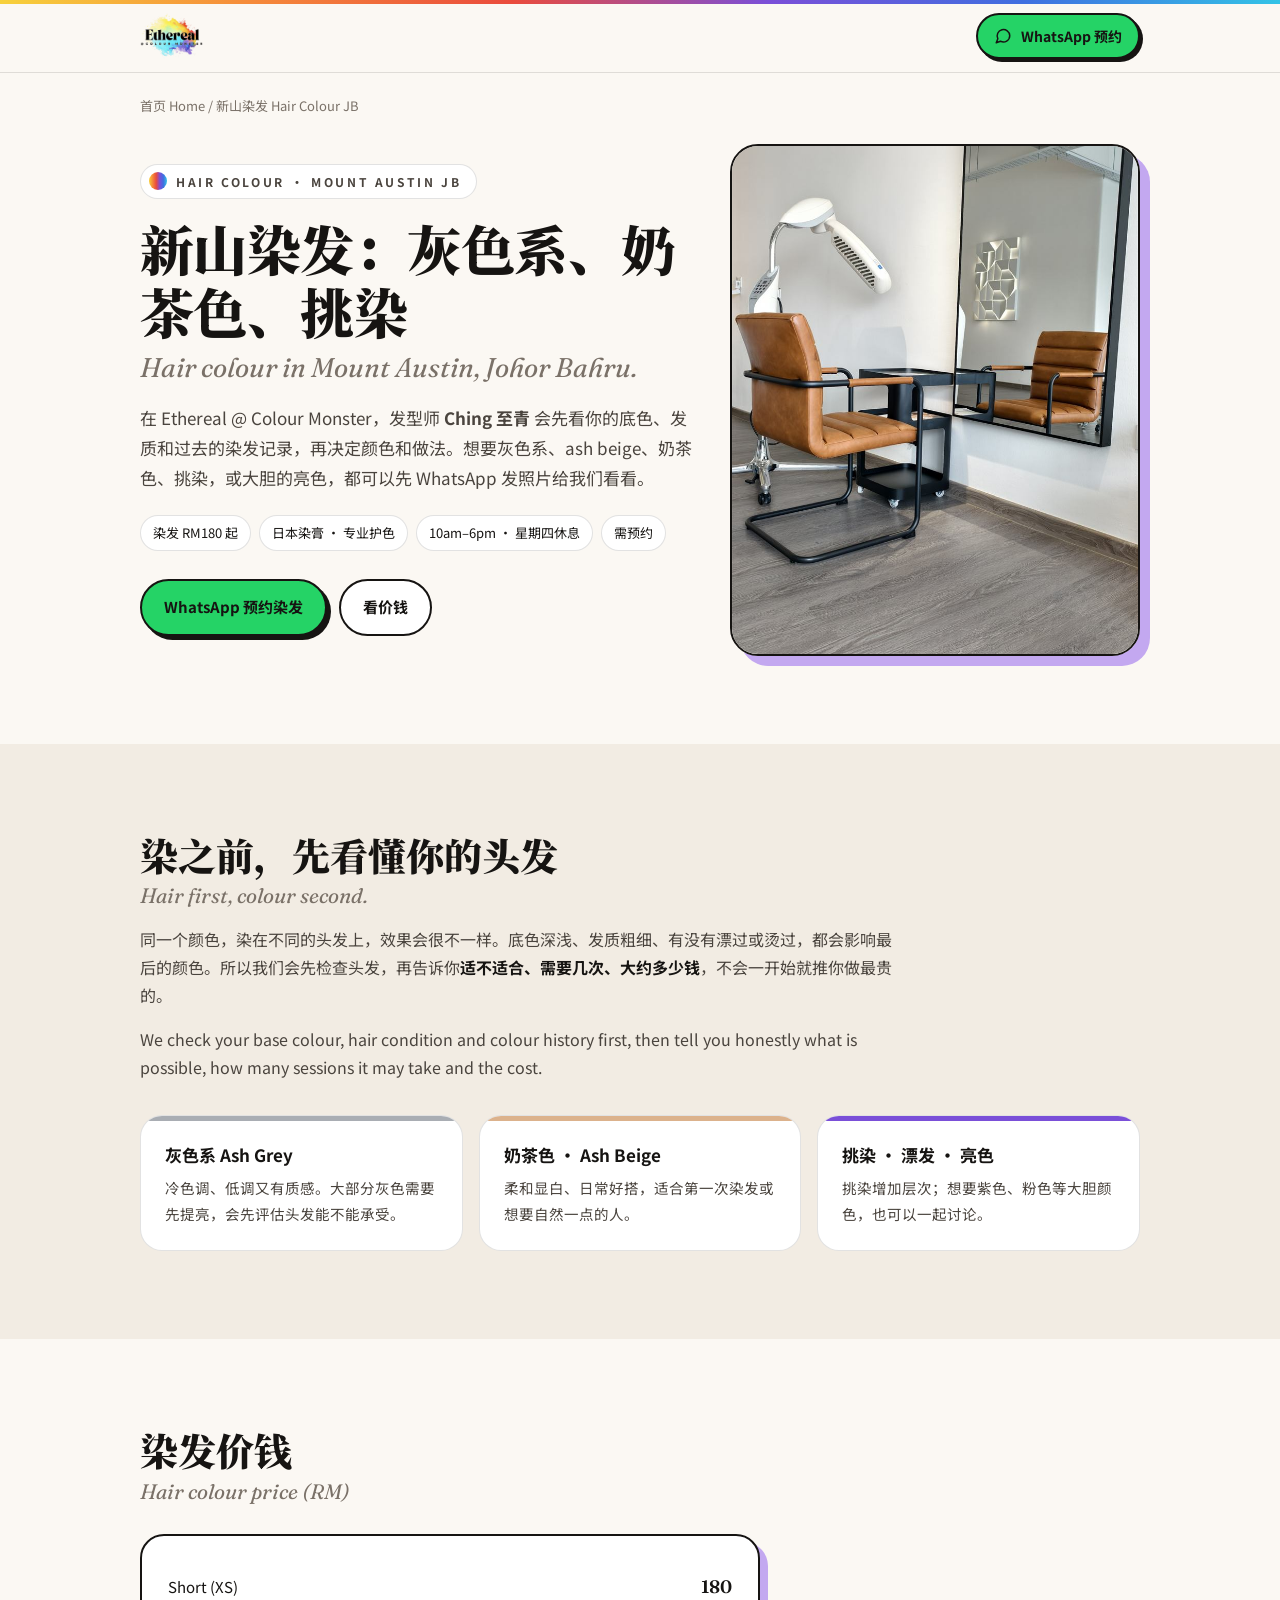
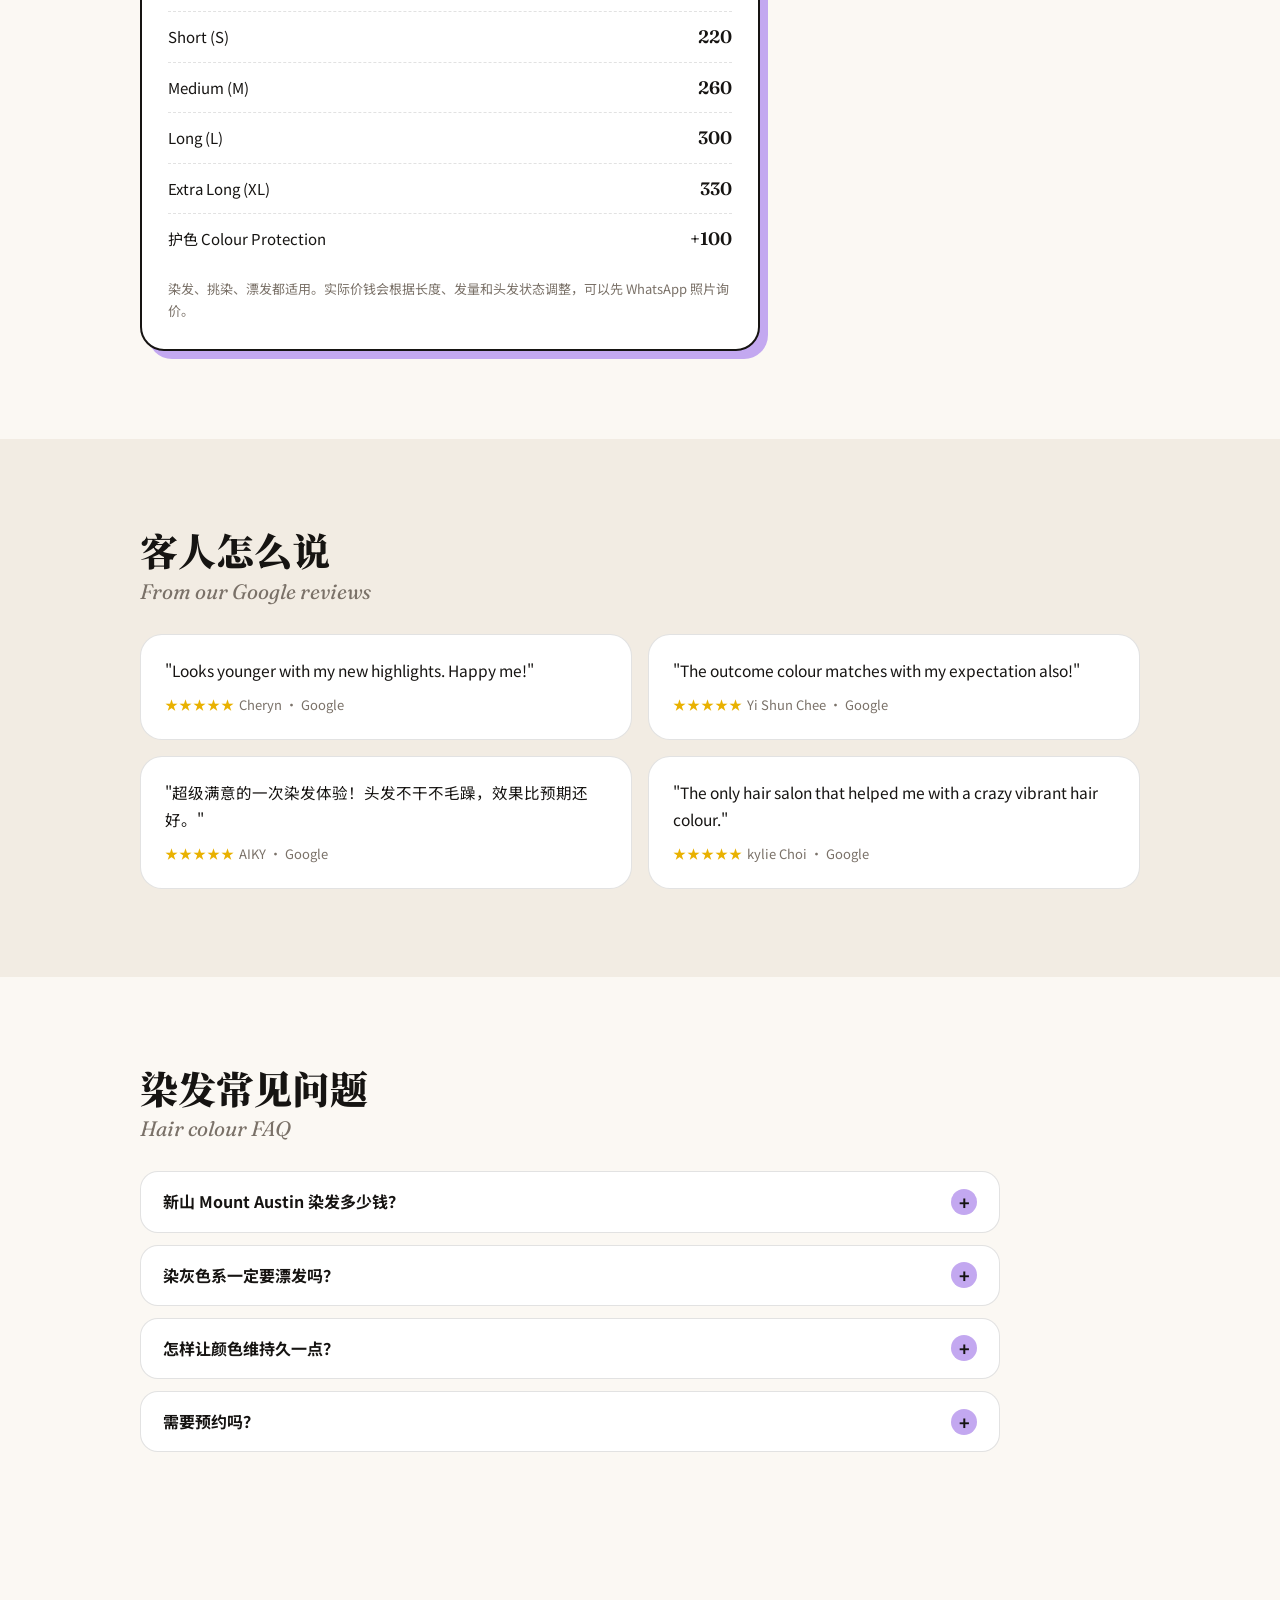
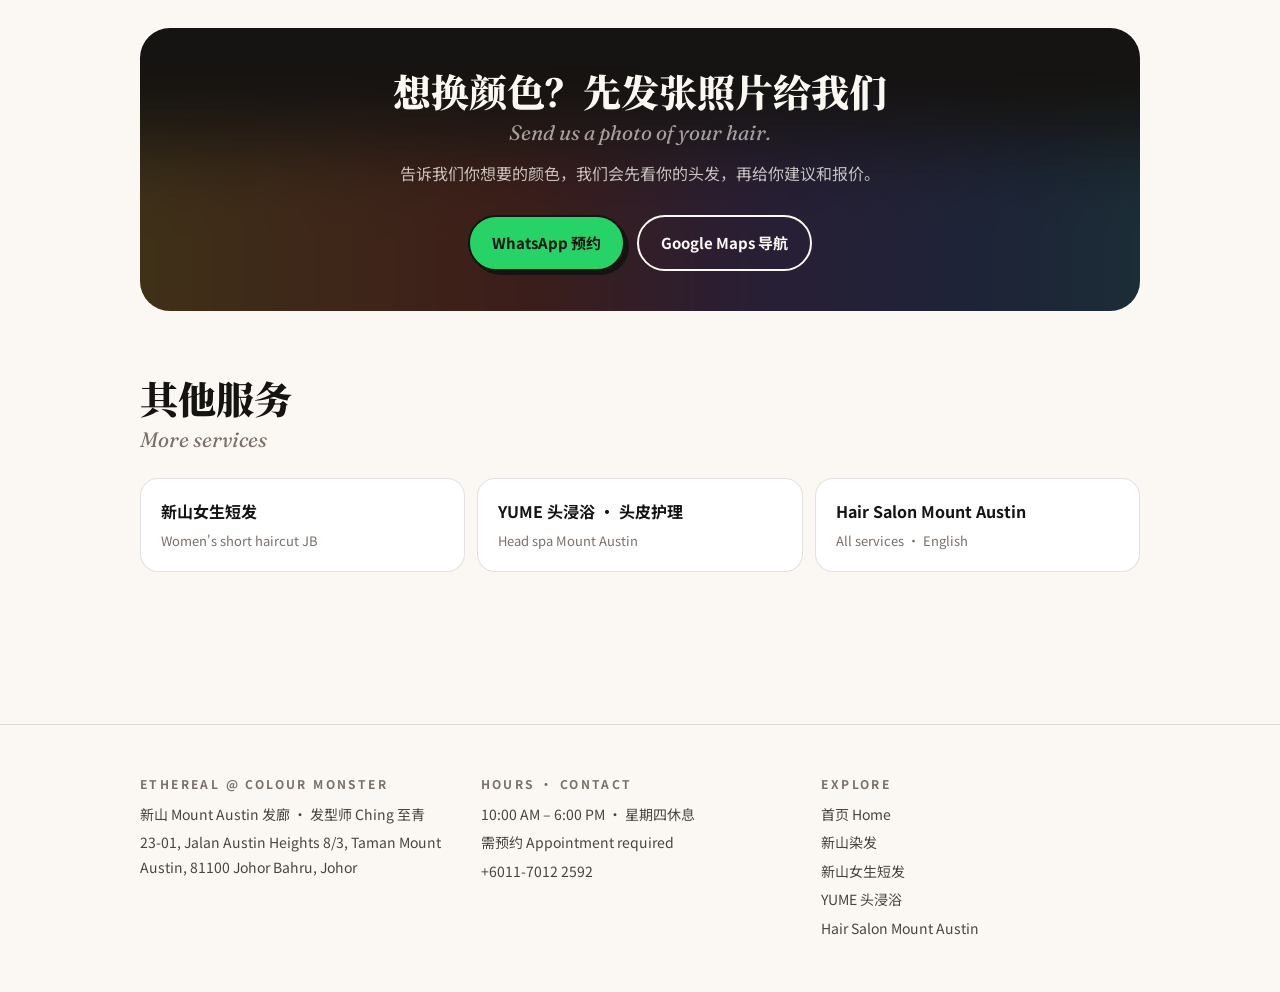
==== hair-colour-jb/index.html @ 86bb4963 "Update hair-colour-jb/index.html" ====
<!DOCTYPE html>
<html lang="zh-Hans">
<head>
<meta charset="UTF-8">
<meta name="viewport" content="width=device-width, initial-scale=1.0">
<title>新山染发 灰色系 · 奶茶色 · 挑染｜JB Hair Colour Mount Austin｜Ethereal @ Colour Monster</title>
<meta name="description" content="新山 Mount Austin 染发：灰色系、ash beige、奶茶色、挑染、漂发和亮色。发型师 Ching 至青先看底色和发质再调色，染发 RM180 起。营业 10am–6pm，星期四休息，需预约。Hair colour salon in Mount Austin, Johor Bahru.">
<link rel="canonical" href="https://etherealcolourmonster.com/hair-colour-jb/">
<meta property="og:title" content="新山染发 · 灰色系 · 奶茶色｜Ethereal @ Colour Monster">
<meta property="og:description" content="Mount Austin 发廊，先看懂你的头发再调颜色。染发 RM180 起。">
<meta property="og:type" content="website">
<meta property="og:url" content="https://etherealcolourmonster.com/hair-colour-jb/">
<meta property="og:image" content="https://etherealcolourmonster.com/images/logo.jpg">
<meta name="theme-color" content="#FBF8F3">
<link rel="icon" href="../images/logo.jpg">
<script type="application/ld+json">
{
  "@context": "https://schema.org",
  "@graph": [
    {
      "@type": "Service",
      "name": "Hair colouring in Mount Austin, Johor Bahru",
      "serviceType": "Hair colouring, highlights, bleach, ash grey and milk-tea hair colour",
      "areaServed": ["Mount Austin", "Johor Bahru"],
      "offers": { "@type": "Offer", "priceCurrency": "MYR", "price": "180", "description": "Hair colour from RM180 (short hair)" },
      "provider": { "@type": "HairSalon", "name": "Ethereal@Colour Monster", "url": "https://etherealcolourmonster.com/", "telephone": "+601170122592",
        "address": { "@type": "PostalAddress", "streetAddress": "23-01, Jalan Austin Heights 8/3, Taman Mount Austin", "postalCode": "81100", "addressLocality": "Johor Bahru", "addressRegion": "Johor", "addressCountry": "MY" } }
    },
    {
      "@type": "BreadcrumbList",
      "itemListElement": [
        { "@type": "ListItem", "position": 1, "name": "Home", "item": "https://etherealcolourmonster.com/" },
        { "@type": "ListItem", "position": 2, "name": "新山染发 Hair Colour JB", "item": "https://etherealcolourmonster.com/hair-colour-jb/" }
      ]
    },
    {
      "@type": "FAQPage",
      "mainEntity": [
        { "@type": "Question", "name": "How much is hair colour in Mount Austin, JB?", "acceptedAnswer": { "@type": "Answer", "text": "At Ethereal @ Colour Monster, hair colour starts from RM180 for short hair: XS RM180, S RM220, M RM260, L RM300, XL RM330. Colour protection is +RM100." } },
        { "@type": "Question", "name": "Do I need bleach for ash grey hair?", "acceptedAnswer": { "@type": "Answer", "text": "It depends on your current colour and hair condition. Most grey tones need lightening first; the stylist checks your hair and advises before starting." } },
        { "@type": "Question", "name": "How do I keep my hair colour from fading?", "acceptedAnswer": { "@type": "Answer", "text": "Use a colour-care shampoo at home. The stylist will show you how to wash and care for your colour after the appointment." } },
        { "@type": "Question", "name": "Do I need an appointment?", "acceptedAnswer": { "@type": "Answer", "text": "Yes. Open 10am–6pm, closed on Thursdays, appointment required. Book via WhatsApp +6011-7012 2592." } }
      ]
    }
  ]
}
</script>
<link rel="preconnect" href="https://fonts.googleapis.com">
<link rel="preconnect" href="https://fonts.gstatic.com" crossorigin>
<link href="https://fonts.googleapis.com/css2?family=Fraunces:ital,opsz,wght@0,9..144,400;0,9..144,600;1,9..144,400&family=Noto+Sans+SC:wght@400;500;700&family=Noto+Serif+SC:wght@600;900&display=swap" rel="stylesheet">
<link rel="stylesheet" href="../assets/page.css">
<style>:root { --c: #C3A8F0; }</style>
</head>
<body>
<div class="bar" aria-hidden="true"></div>
<header class="top">
  <div class="wrap">
    <a class="logo" href="../" aria-label="Ethereal @ Colour Monster 首页"><img src="../images/logo-mark.png" alt="Ethereal @ Colour Monster" width="640" height="471"></a>
    <a class="btn btn-wa" href="https://wa.me/601170122592?text=Hi%2C%20%E6%88%91%E6%83%B3%E9%A2%84%E7%BA%A6%E6%9F%93%E5%8F%91%20I%27d%20like%20to%20book%20hair%20colour" target="_blank" rel="noopener"><svg viewBox="0 0 24 24" fill="none" stroke="currentColor" stroke-width="2" stroke-linecap="round" stroke-linejoin="round" aria-hidden="true"><path d="M21 11.5a8.4 8.4 0 0 1-12.4 7.4L3 21l2.1-5.4A8.4 8.4 0 1 1 21 11.5z"/></svg>WhatsApp 预约</a>
  </div>
</header>

<main>
  <div class="wrap">
    <nav class="crumbs" aria-label="Breadcrumb"><a href="../">首页 Home</a> / 新山染发 Hair Colour JB</nav>

    <div class="hero">
      <div class="rv">
        <span class="eyebrow">Hair Colour · Mount Austin JB</span>
        <h1>新山染发：灰色系、奶茶色、挑染<em>Hair colour in Mount Austin, Johor Bahru.</em></h1>
        <p class="lead">在 Ethereal @ Colour Monster，发型师 <strong>Ching 至青</strong> 会先看你的底色、发质和过去的染发记录，再决定颜色和做法。想要灰色系、ash beige、奶茶色、挑染，或大胆的亮色，都可以先 WhatsApp 发照片给我们看看。</p>
        <ul class="facts">
          <li>染发 RM180 起</li><li>日本染膏 · 专业护色</li><li>10am–6pm · 星期四休息</li><li>需预约</li>
        </ul>
        <div class="cta">
          <a class="btn btn-wa" href="https://wa.me/601170122592?text=Hi%2C%20%E6%88%91%E6%83%B3%E9%A2%84%E7%BA%A6%E6%9F%93%E5%8F%91%20I%27d%20like%20to%20book%20hair%20colour" target="_blank" rel="noopener">WhatsApp 预约染发</a>
          <a class="btn btn-ghost" href="#price">看价钱</a>
        </div>
      </div>
      <div class="hero-img rv"><img src="../images/salon-1.jpg" alt="Ethereal @ Colour Monster Mount Austin 发廊店内" width="788" height="1400" loading="eager"></div>
    </div>
  </div>

  <section class="alt">
    <div class="wrap">
      <div class="rv">
        <h2>染之前，先看懂你的头发<em>Hair first, colour second.</em></h2>
        <div class="prose">
          <p>同一个颜色，染在不同的头发上，效果会很不一样。底色深浅、发质粗细、有没有漂过或烫过，都会影响最后的颜色。所以我们会先检查头发，再告诉你<strong>适不适合、需要几次、大约多少钱</strong>，不会一开始就推你做最贵的。</p>
          <p>We check your base colour, hair condition and colour history first, then tell you honestly what is possible, how many sessions it may take and the cost.</p>
        </div>
      </div>
      <div class="points">
        <div class="point rv" style="--c:#A9ADB3"><b>灰色系 Ash Grey</b><p>冷色调、低调又有质感。大部分灰色需要先提亮，会先评估头发能不能承受。</p></div>
        <div class="point rv" style="--c:#DCB28C"><b>奶茶色 · Ash Beige</b><p>柔和显白、日常好搭，适合第一次染发或想要自然一点的人。</p></div>
        <div class="point rv" style="--c:var(--violet)"><b>挑染 · 漂发 · 亮色</b><p>挑染增加层次；想要紫色、粉色等大胆颜色，也可以一起讨论。</p></div>
      </div>
    </div>
  </section>

  <section id="price">
    <div class="wrap rv">
      <h2>染发价钱<em>Hair colour price (RM)</em></h2>
      <div class="price-card">
        <div class="prow"><span>Short (XS)</span><span class="fill"></span><span class="val">180</span></div>
        <div class="prow"><span>Short (S)</span><span class="fill"></span><span class="val">220</span></div>
        <div class="prow"><span>Medium (M)</span><span class="fill"></span><span class="val">260</span></div>
        <div class="prow"><span>Long (L)</span><span class="fill"></span><span class="val">300</span></div>
        <div class="prow"><span>Extra Long (XL)</span><span class="fill"></span><span class="val">330</span></div>
        <div class="prow"><span>护色 Colour Protection</span><span class="fill"></span><span class="val">+100</span></div>
        <p class="pnote">染发、挑染、漂发都适用。实际价钱会根据长度、发量和头发状态调整，可以先 WhatsApp 照片询价。</p>
      </div>
    </div>
  </section>

  <section class="alt">
    <div class="wrap">
      <h2 class="rv">客人怎么说<em>From our Google reviews</em></h2>
      <div class="quotes">
        <blockquote class="rv"><p>"Looks younger with my new highlights. Happy me!"</p><footer>Cheryn · Google</footer></blockquote>
        <blockquote class="rv"><p>"The outcome colour matches with my expectation also!"</p><footer>Yi Shun Chee · Google</footer></blockquote>
        <blockquote class="rv"><p>"超级满意的一次染发体验！头发不干不毛躁，效果比预期还好。"</p><footer>AIKY · Google</footer></blockquote>
        <blockquote class="rv"><p>"The only hair salon that helped me with a crazy vibrant hair colour."</p><footer>kylie Choi · Google</footer></blockquote>
      </div>
    </div>
  </section>

  <section>
    <div class="wrap">
      <h2 class="rv">染发常见问题<em>Hair colour FAQ</em></h2>
      <div class="faq">
        <details class="rv"><summary>新山 Mount Austin 染发多少钱？</summary><div class="ans"><p>短发 RM180 起，中长发 RM260 起，长发 RM300–330。护色 +RM100。实际价钱会根据长度和头发状态调整。</p></div></details>
        <details class="rv"><summary>染灰色系一定要漂发吗？</summary><div class="ans"><p>要看你现在的发色和发质。大部分灰色系需要先提亮，Ching 会先检查头发，再告诉你需要几次、适不适合。</p></div></details>
        <details class="rv"><summary>怎样让颜色维持久一点？</summary><div class="ans"><p>回家用护色洗发水，避免太热的水洗头。做完之后我们会教你怎么洗、怎么保养。</p></div></details>
        <details class="rv"><summary>需要预约吗？</summary><div class="ans"><p>需要。营业 10am–6pm，星期四休息，请先 WhatsApp <a href="https://wa.me/601170122592">+6011-7012 2592</a> 预约。</p></div></details>
      </div>
    </div>
  </section>

  <section>
    <div class="wrap">
      <div class="band rv">
        <h2>想换颜色？先发张照片给我们<em>Send us a photo of your hair.</em></h2>
        <p>告诉我们你想要的颜色，我们会先看你的头发，再给你建议和报价。</p>
        <div class="cta">
          <a class="btn btn-wa" href="https://wa.me/601170122592?text=Hi%2C%20%E6%88%91%E6%83%B3%E9%A2%84%E7%BA%A6%E6%9F%93%E5%8F%91%20I%27d%20like%20to%20book%20hair%20colour" target="_blank" rel="noopener">WhatsApp 预约</a>
          <a class="btn btn-ghost" href="https://maps.app.goo.gl/KCUcaTukjxPqChet8" target="_blank" rel="noopener">Google Maps 导航</a>
        </div>
      </div>

      <h2 class="rv" style="margin-top:64px">其他服务<em>More services</em></h2>
      <div class="related rv">
        <a href="../short-hair-jb/"><b>新山女生短发</b><span>Women's short haircut JB</span></a>
        <a href="../head-spa-mount-austin/"><b>YUME 头浸浴 · 头皮护理</b><span>Head spa Mount Austin</span></a>
        <a href="../hair-salon-mount-austin/"><b>Hair Salon Mount Austin</b><span>All services · English</span></a>
      </div>
    </div>
  </section>
</main>

<footer class="foot">
  <div class="wrap cols">
    <div><h4>Ethereal @ Colour Monster</h4><p>新山 Mount Austin 发廊 · 发型师 Ching 至青</p><p>23-01, Jalan Austin Heights 8/3, Taman Mount Austin, 81100 Johor Bahru, Johor</p></div>
    <div><h4>Hours · Contact</h4><p>10:00 AM – 6:00 PM · 星期四休息</p><p>需预约 Appointment required</p><p><a href="tel:+601170122592">+6011-7012 2592</a></p></div>
    <div><h4>Explore</h4><p><a href="../">首页 Home</a></p><p><a href="../hair-colour-jb/">新山染发</a></p><p><a href="../short-hair-jb/">新山女生短发</a></p><p><a href="../head-spa-mount-austin/">YUME 头浸浴</a></p><p><a href="../hair-salon-mount-austin/">Hair Salon Mount Austin</a></p></div>
  </div>
</footer>

<nav class="mbar" aria-label="快速预约">
  <a href="https://wa.me/601170122592" target="_blank" rel="noopener">WhatsApp 预约</a>
  <a href="https://maps.app.goo.gl/KCUcaTukjxPqChet8" target="_blank" rel="noopener">导航</a>
</nav>

<script>
(function () {
  var els = document.querySelectorAll('.rv');
  if (!('IntersectionObserver' in window)) { els.forEach(function (e) { e.classList.add('in'); }); return; }
  var io = new IntersectionObserver(function (es) { es.forEach(function (e) { if (e.isIntersecting) { e.target.classList.add('in'); io.unobserve(e.target); } }); }, { rootMargin: '0px 0px -8% 0px' });
  els.forEach(function (e) { io.observe(e); });
})();
</script>
</body>
</html>
---- assets/page.css ----
/* Shared style for Ethereal @ Colour Monster service pages */
:root {
  --paper: #FBF8F3; --paper-2: #F2ECE3; --card: #FFFFFF;
  --ink: #161412; --ink-2: #4A443E; --muted: #7A7168; --line: rgba(22, 20, 18, .12);
  --yellow: #F7D13B; --orange: #F5893A; --red: #EA4B3C; --green: #8FD16A;
  --cyan: #33C3E6; --blue: #3F6FE0; --violet: #7A4FD8; --wa: #25D366;
  --rainbow: linear-gradient(90deg, var(--yellow), var(--orange), var(--red), var(--violet), var(--blue), var(--cyan));
  --display: 'Fraunces', 'Noto Serif SC', Georgia, serif;
  --cjk: 'Noto Serif SC', 'Fraunces', serif;
  --body: 'Noto Sans SC', system-ui, -apple-system, 'Segoe UI', sans-serif;
  --ease: cubic-bezier(.22, 1, .36, 1); --spring: cubic-bezier(.34, 1.56, .64, 1);
  --c: var(--yellow);
}
*, *::before, *::after { box-sizing: border-box; }
html { -webkit-text-size-adjust: 100%; scroll-behavior: smooth; }
body { margin: 0; background: var(--paper); color: var(--ink); font-family: var(--body); font-size: 16px; line-height: 1.75; -webkit-font-smoothing: antialiased; overflow-x: hidden; }
img { max-width: 100%; display: block; }
a { color: inherit; }
.wrap { max-width: 1080px; margin: 0 auto; padding: 0 20px; }
@media (min-width: 768px) { .wrap { padding: 0 40px; } }
.bar { position: fixed; inset: 0 0 auto; height: 4px; background: var(--rainbow); z-index: 30; }

/* header */
.top { position: sticky; top: 0; z-index: 20; background: rgba(251, 248, 243, .9); backdrop-filter: blur(10px); border-bottom: 1px solid var(--line); }
.top .wrap { display: flex; align-items: center; justify-content: space-between; height: 72px; gap: 12px; }
.top .logo img { height: 46px; width: auto; }
.btn { display: inline-flex; align-items: center; justify-content: center; gap: 9px; padding: 13px 22px; border-radius: 999px; font-size: 15px; font-weight: 700; text-decoration: none; border: 2px solid var(--ink); transition: transform .35s var(--spring), box-shadow .3s; white-space: nowrap; }
.btn svg { width: 18px; height: 18px; flex: none; }
.btn:hover { transform: translateY(-3px); }
.btn-wa { background: var(--wa); color: var(--ink); box-shadow: 4px 4px 0 var(--ink); }
.btn-ghost { background: var(--card); color: var(--ink); }
.top .btn { padding: 9px 16px; font-size: 14px; box-shadow: 3px 3px 0 var(--ink); }

/* breadcrumb */
.crumbs { font-size: 13px; color: var(--muted); padding: 22px 0 0; }
.crumbs a { text-decoration: none; }
.crumbs a:hover { text-decoration: underline; }

/* hero */
.hero { padding: 26px 0 64px; display: grid; gap: 36px; align-items: center; }
@media (min-width: 880px) { .hero { grid-template-columns: minmax(0, 1.15fr) minmax(0, .85fr); padding-bottom: 88px; } }
.eyebrow { display: inline-flex; align-items: center; gap: 9px; font-size: 12px; letter-spacing: .22em; text-transform: uppercase; font-weight: 700; color: var(--ink-2); padding: 6px 14px 6px 8px; border-radius: 999px; background: var(--card); border: 1px solid var(--line); }
.eyebrow::before { content: ''; width: 18px; height: 18px; border-radius: 50%; background: var(--rainbow); }
h1 { font-family: var(--cjk); font-weight: 900; font-size: clamp(32px, 6.4vw, 54px); line-height: 1.16; margin: 18px 0 0; letter-spacing: -.01em; }
h1 em { display: block; font-family: var(--display); font-style: italic; font-weight: 400; font-size: .5em; color: var(--muted); margin-top: 10px; letter-spacing: 0; }
.lead { font-size: 17px; color: var(--ink-2); margin: 20px 0 0; max-width: 620px; }
.cta { display: flex; flex-wrap: wrap; gap: 12px; margin-top: 28px; }
.facts { display: flex; flex-wrap: wrap; gap: 8px; margin: 22px 0 0; padding: 0; list-style: none; }
.facts li { font-size: 13px; padding: 6px 12px; border-radius: 999px; background: var(--card); border: 1px solid var(--line); }
.hero-img { position: relative; }
.hero-img img { width: 100%; height: auto; aspect-ratio: 4 / 5; object-fit: cover; border-radius: 28px; border: 2px solid var(--ink); box-shadow: 10px 10px 0 var(--c); }
.hero-img.contain img { object-fit: contain; background: radial-gradient(circle at 30% 30%, var(--c), transparent 70%), var(--paper-2); padding: 28px; }

/* sections */
section { padding: 64px 0; }
@media (min-width: 900px) { section { padding: 88px 0; } }
.alt { background: var(--paper-2); }
h2 { font-family: var(--cjk); font-weight: 900; font-size: clamp(26px, 4.2vw, 38px); line-height: 1.2; margin: 0; }
h2 em { display: block; font-family: var(--display); font-style: italic; font-weight: 400; font-size: .55em; color: var(--muted); margin-top: 6px; }
.prose { max-width: 760px; color: var(--ink-2); }
.prose p { margin: 16px 0 0; }
.prose strong { color: var(--ink); }

.points { display: grid; gap: 16px; margin-top: 34px; }
@media (min-width: 760px) { .points { grid-template-columns: repeat(3, minmax(0, 1fr)); } }
.point { background: var(--card); border: 1px solid var(--line); border-radius: 22px; padding: 24px; position: relative; overflow: hidden; }
.point::before { content: ''; position: absolute; inset: 0 auto auto 0; width: 100%; height: 5px; background: var(--c); }
.point b { display: block; font-size: 17px; margin-bottom: 6px; }
.point p { margin: 0; font-size: 14.5px; color: var(--ink-2); }

/* price */
.price-card { background: var(--card); border: 2px solid var(--ink); border-radius: 24px; padding: 26px; margin-top: 30px; max-width: 620px; box-shadow: 8px 8px 0 var(--c); }
.prow { display: flex; align-items: baseline; gap: 10px; padding: 9px 0; border-bottom: 1px dashed var(--line); font-size: 15px; }
.prow:last-of-type { border-bottom: 0; }
.prow .fill { flex: 1; }
.prow .val { font-family: var(--display); font-weight: 600; font-size: 18px; white-space: nowrap; }
.prow s { color: var(--muted); font-size: 14px; margin-right: 6px; }
.pnote { font-size: 13px; color: var(--muted); margin: 14px 0 0; }

/* reviews */
.quotes { display: grid; gap: 16px; margin-top: 30px; }
@media (min-width: 760px) { .quotes { grid-template-columns: repeat(2, minmax(0, 1fr)); } }
blockquote { margin: 0; background: var(--card); border: 1px solid var(--line); border-radius: 22px; padding: 22px 24px; }
blockquote p { margin: 0; font-size: 15.5px; }
blockquote footer { margin-top: 10px; font-size: 13px; color: var(--muted); }
blockquote footer::before { content: '★★★★★ '; color: #E9B100; letter-spacing: 1px; }

/* faq */
.faq { display: grid; gap: 12px; margin-top: 30px; max-width: 860px; }
.faq details { background: var(--card); border: 1px solid var(--line); border-radius: 18px; padding: 0 22px; transition: box-shadow .3s, border-color .3s; }
.faq details[open] { border-color: var(--ink); box-shadow: 4px 4px 0 var(--ink); }
.faq summary { list-style: none; cursor: pointer; padding: 18px 34px 18px 0; position: relative; font-weight: 700; line-height: 1.45; }
.faq summary::-webkit-details-marker { display: none; }
.faq summary::after { content: '+'; position: absolute; right: 0; top: 50%; transform: translateY(-50%); width: 26px; height: 26px; border-radius: 50%; background: var(--c); display: grid; place-items: center; font-size: 18px; line-height: 1; transition: transform .35s var(--spring); }
.faq details[open] summary::after { transform: translateY(-50%) rotate(45deg); }
.faq .ans { padding: 0 0 18px; color: var(--ink-2); font-size: 15px; }
.faq .ans p { margin: 0 0 6px; }

/* call to action band */
.band { background: var(--ink); color: var(--paper); border-radius: 30px; padding: 40px 28px; text-align: center; position: relative; overflow: hidden; }
.band::before { content: ''; position: absolute; inset: auto -10% -60% -10%; height: 120%; background: var(--rainbow); opacity: .18; filter: blur(40px); }
.band h2 { color: var(--paper); position: relative; }
.band h2 em { color: rgba(251, 248, 243, .6); }
.band p { position: relative; color: rgba(251, 248, 243, .75); margin: 14px auto 0; max-width: 560px; }
.band .cta { justify-content: center; position: relative; }
.band .btn-ghost { background: transparent; color: var(--paper); border-color: var(--paper); }

/* related */
.related { display: grid; gap: 12px; margin-top: 26px; }
@media (min-width: 760px) { .related { grid-template-columns: repeat(3, minmax(0, 1fr)); } }
.related a { display: block; text-decoration: none; background: var(--card); border: 1px solid var(--line); border-radius: 18px; padding: 18px 20px; transition: transform .35s var(--spring), border-color .3s; }
.related a:hover { transform: translateY(-4px); border-color: var(--ink); }
.related b { display: block; }
.related span { font-size: 13px; color: var(--muted); }

/* footer */
.foot { padding: 48px 0 110px; font-size: 14px; color: var(--ink-2); border-top: 1px solid var(--line); margin-top: 64px; }
.foot .cols { display: grid; gap: 22px; }
@media (min-width: 760px) { .foot .cols { grid-template-columns: repeat(3, minmax(0, 1fr)); } }
.foot h4 { margin: 0 0 8px; font-size: 12px; letter-spacing: .2em; text-transform: uppercase; color: var(--muted); }
.foot p { margin: 0 0 4px; }
.foot a { text-decoration: none; }
.foot a:hover { text-decoration: underline; }

/* sticky mobile booking bar */
.mbar { position: fixed; left: 12px; right: 12px; bottom: 12px; z-index: 25; display: flex; gap: 10px; padding: 8px; border-radius: 999px; background: var(--ink); box-shadow: 0 14px 40px -12px rgba(0, 0, 0, .5); }
.mbar a { flex: 1; text-align: center; padding: 12px; border-radius: 999px; text-decoration: none; font-weight: 700; font-size: 14px; color: var(--paper); }
.mbar a:first-child { background: var(--wa); color: var(--ink); }
@media (min-width: 880px) { .mbar { display: none; } .foot { padding-bottom: 48px; } }

/* reveal motion */
.rv { opacity: 0; transform: translateY(28px); transition: opacity .8s var(--ease), transform .8s var(--ease); }
.rv.in { opacity: 1; transform: none; }
@media (prefers-reduced-motion: reduce) { .rv { opacity: 1; transform: none; transition: none; } html { scroll-behavior: auto; } }
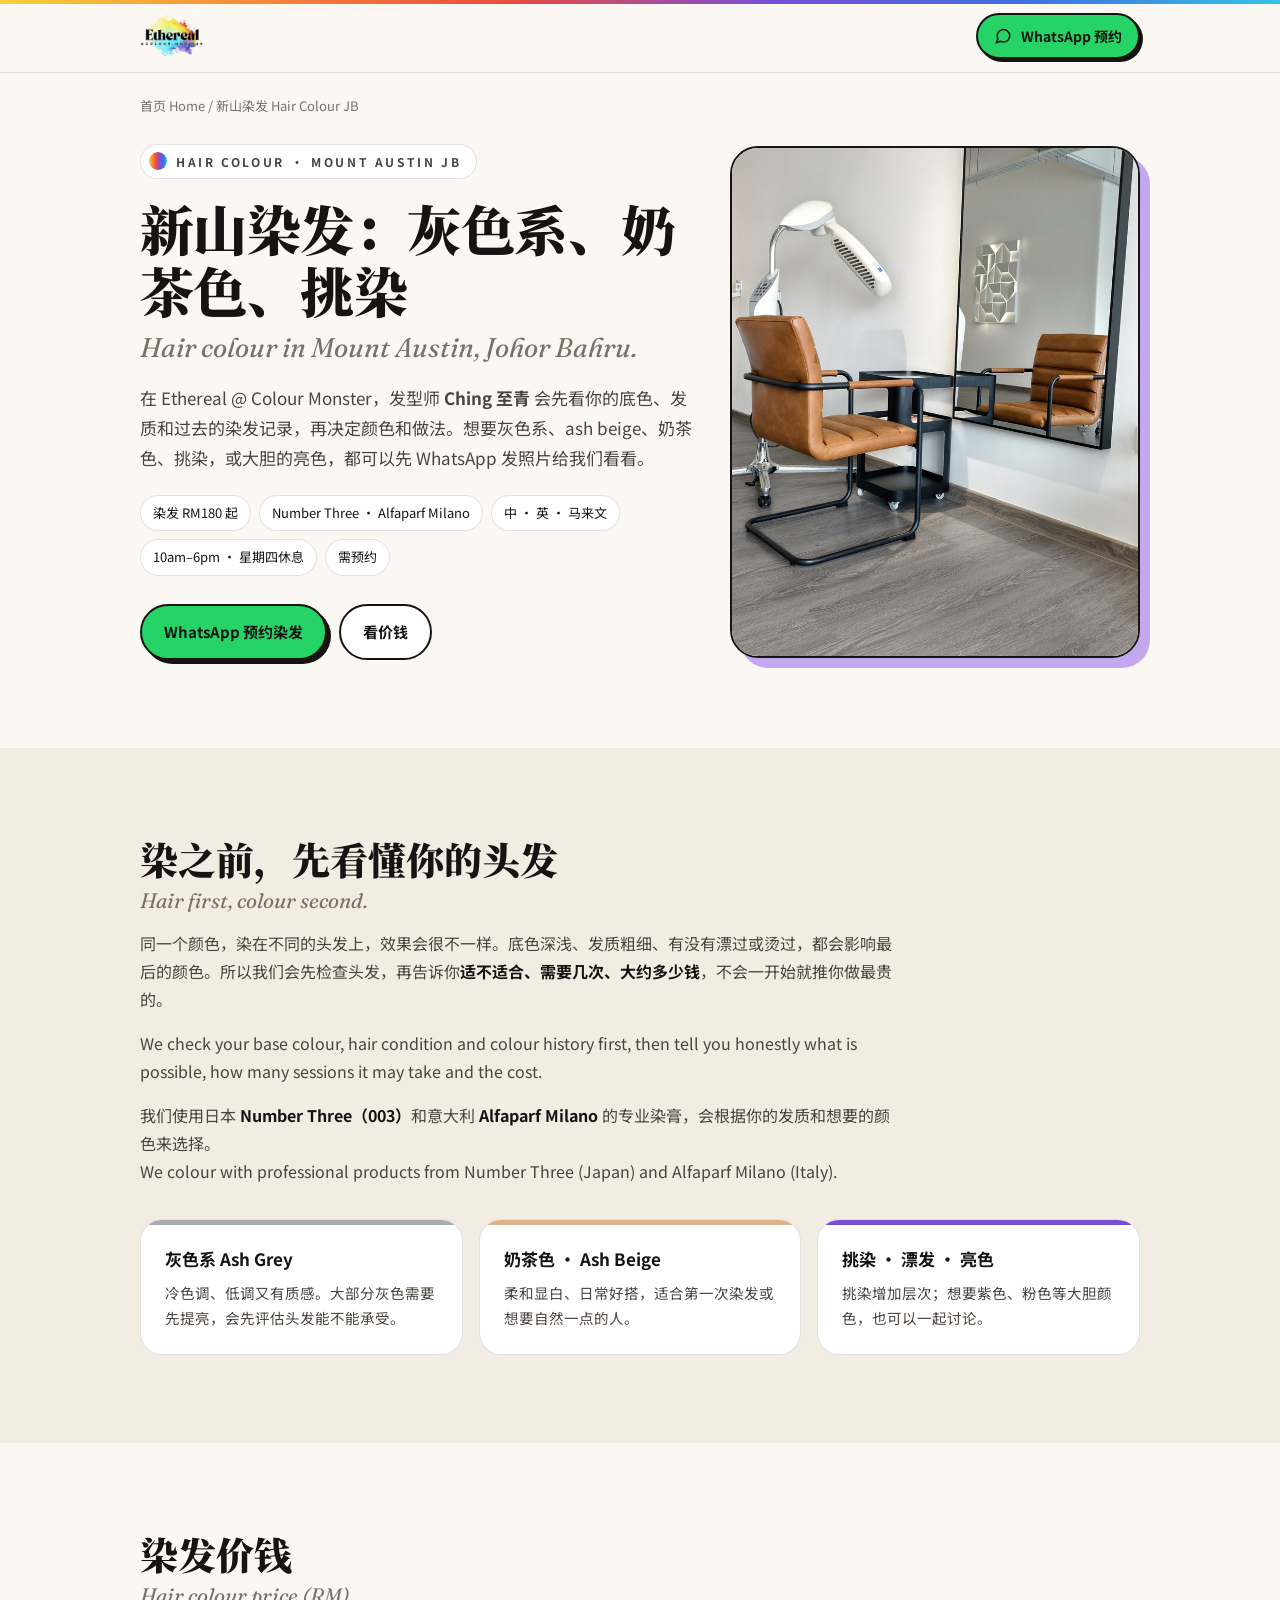
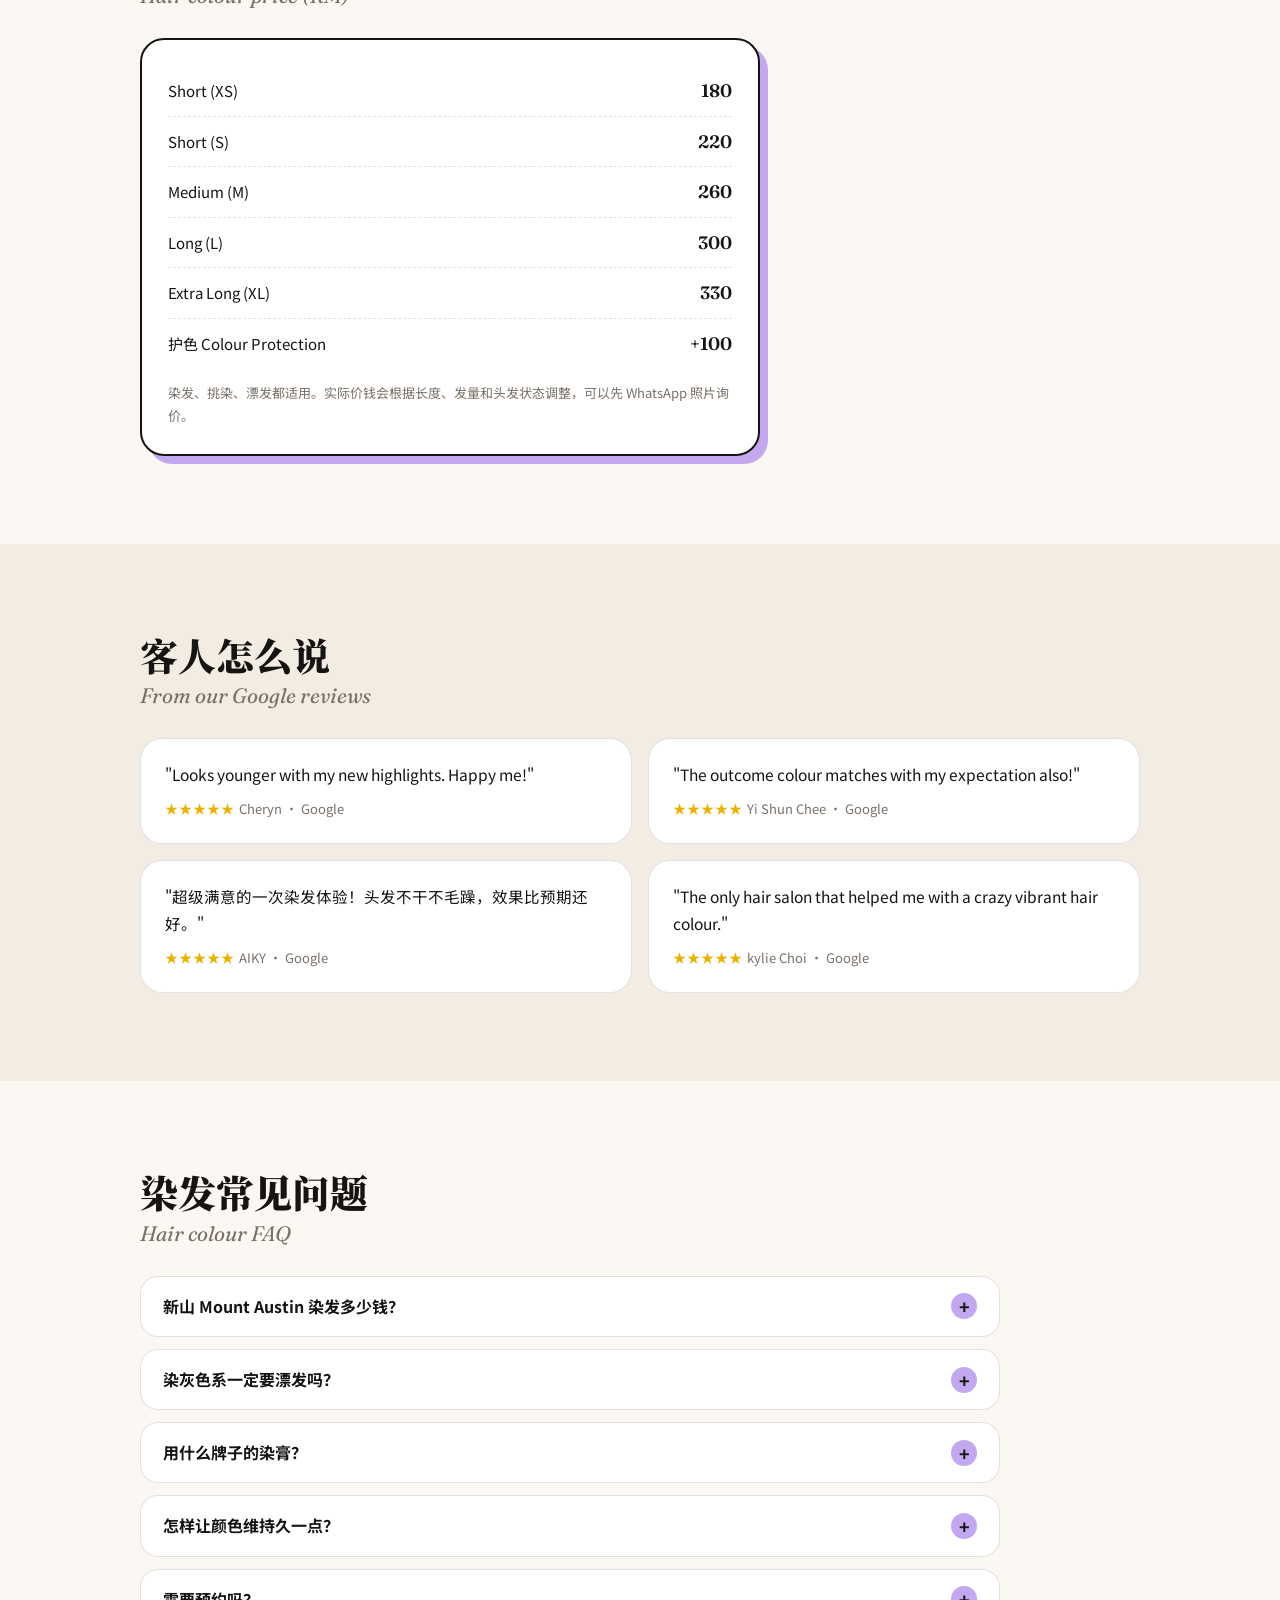
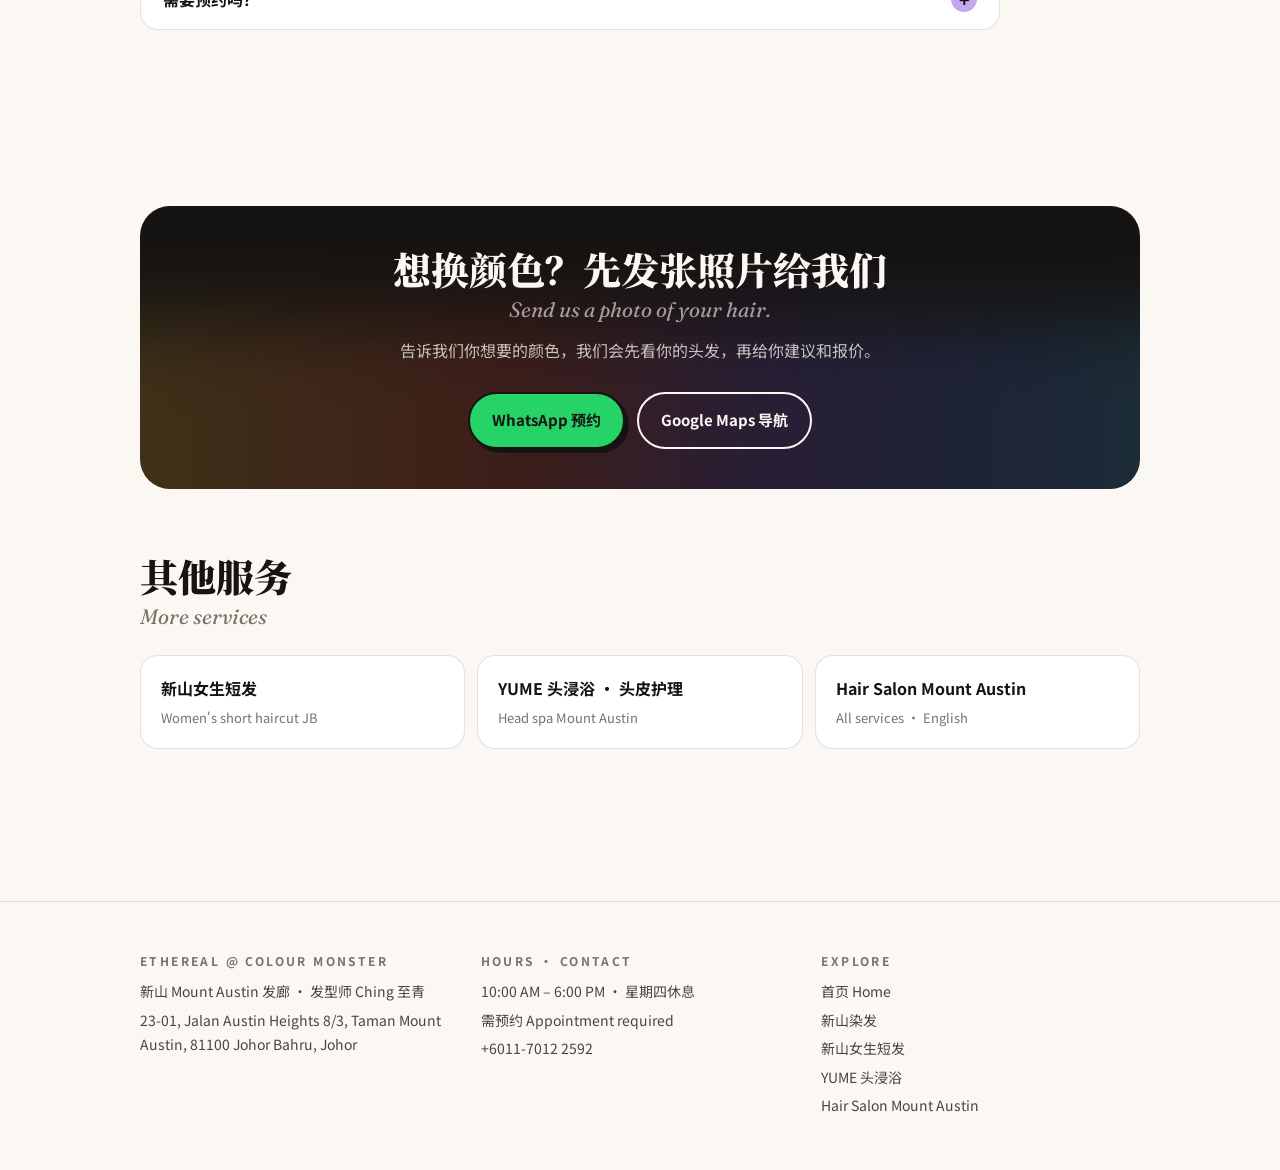
==== commit 26e0a8a5: "Update hair-colour-jb/index.html" ====
--- a/hair-colour-jb/index.html
+++ b/hair-colour-jb/index.html
@@ -38,6 +38,7 @@
       "mainEntity": [
         { "@type": "Question", "name": "How much is hair colour in Mount Austin, JB?", "acceptedAnswer": { "@type": "Answer", "text": "At Ethereal @ Colour Monster, hair colour starts from RM180 for short hair: XS RM180, S RM220, M RM260, L RM300, XL RM330. Colour protection is +RM100." } },
         { "@type": "Question", "name": "Do I need bleach for ash grey hair?", "acceptedAnswer": { "@type": "Answer", "text": "It depends on your current colour and hair condition. Most grey tones need lightening first; the stylist checks your hair and advises before starting." } },
+        { "@type": "Question", "name": "Which hair colour brands do you use?", "acceptedAnswer": { "@type": "Answer", "text": "Professional colour from Number Three (003, Japan) and Alfaparf Milano (Italy)." } },
         { "@type": "Question", "name": "How do I keep my hair colour from fading?", "acceptedAnswer": { "@type": "Answer", "text": "Use a colour-care shampoo at home. The stylist will show you how to wash and care for your colour after the appointment." } },
         { "@type": "Question", "name": "Do I need an appointment?", "acceptedAnswer": { "@type": "Answer", "text": "Yes. Open 10am–6pm, closed on Thursdays, appointment required. Book via WhatsApp +6011-7012 2592." } }
       ]
@@ -70,7 +71,7 @@
         <h1>新山染发：灰色系、奶茶色、挑染<em>Hair colour in Mount Austin, Johor Bahru.</em></h1>
         <p class="lead">在 Ethereal @ Colour Monster，发型师 <strong>Ching 至青</strong> 会先看你的底色、发质和过去的染发记录，再决定颜色和做法。想要灰色系、ash beige、奶茶色、挑染，或大胆的亮色，都可以先 WhatsApp 发照片给我们看看。</p>
         <ul class="facts">
-          <li>染发 RM180 起</li><li>日本染膏 · 专业护色</li><li>10am–6pm · 星期四休息</li><li>需预约</li>
+          <li>染发 RM180 起</li><li>Number Three · Alfaparf Milano</li><li>中 · 英 · 马来文</li><li>10am–6pm · 星期四休息</li><li>需预约</li>
         </ul>
         <div class="cta">
           <a class="btn btn-wa" href="https://wa.me/601170122592?text=Hi%2C%20%E6%88%91%E6%83%B3%E9%A2%84%E7%BA%A6%E6%9F%93%E5%8F%91%20I%27d%20like%20to%20book%20hair%20colour" target="_blank" rel="noopener">WhatsApp 预约染发</a>
@@ -88,6 +89,7 @@
         <div class="prose">
           <p>同一个颜色，染在不同的头发上，效果会很不一样。底色深浅、发质粗细、有没有漂过或烫过，都会影响最后的颜色。所以我们会先检查头发，再告诉你<strong>适不适合、需要几次、大约多少钱</strong>，不会一开始就推你做最贵的。</p>
           <p>We check your base colour, hair condition and colour history first, then tell you honestly what is possible, how many sessions it may take and the cost.</p>
+          <p>我们使用日本 <strong>Number Three（003）</strong>和意大利 <strong>Alfaparf Milano</strong> 的专业染膏，会根据你的发质和想要的颜色来选择。<br>We colour with professional products from Number Three (Japan) and Alfaparf Milano (Italy).</p>
         </div>
       </div>
       <div class="points">
@@ -131,6 +133,7 @@
       <div class="faq">
         <details class="rv"><summary>新山 Mount Austin 染发多少钱？</summary><div class="ans"><p>短发 RM180 起，中长发 RM260 起，长发 RM300–330。护色 +RM100。实际价钱会根据长度和头发状态调整。</p></div></details>
         <details class="rv"><summary>染灰色系一定要漂发吗？</summary><div class="ans"><p>要看你现在的发色和发质。大部分灰色系需要先提亮，Ching 会先检查头发，再告诉你需要几次、适不适合。</p></div></details>
+        <details class="rv"><summary>用什么牌子的染膏？</summary><div class="ans"><p>日本 Number Three（003）和意大利 Alfaparf Milano 专业染膏。</p></div></details>
         <details class="rv"><summary>怎样让颜色维持久一点？</summary><div class="ans"><p>回家用护色洗发水，避免太热的水洗头。做完之后我们会教你怎么洗、怎么保养。</p></div></details>
         <details class="rv"><summary>需要预约吗？</summary><div class="ans"><p>需要。营业 10am–6pm，星期四休息，请先 WhatsApp <a href="https://wa.me/601170122592">+6011-7012 2592</a> 预约。</p></div></details>
       </div>
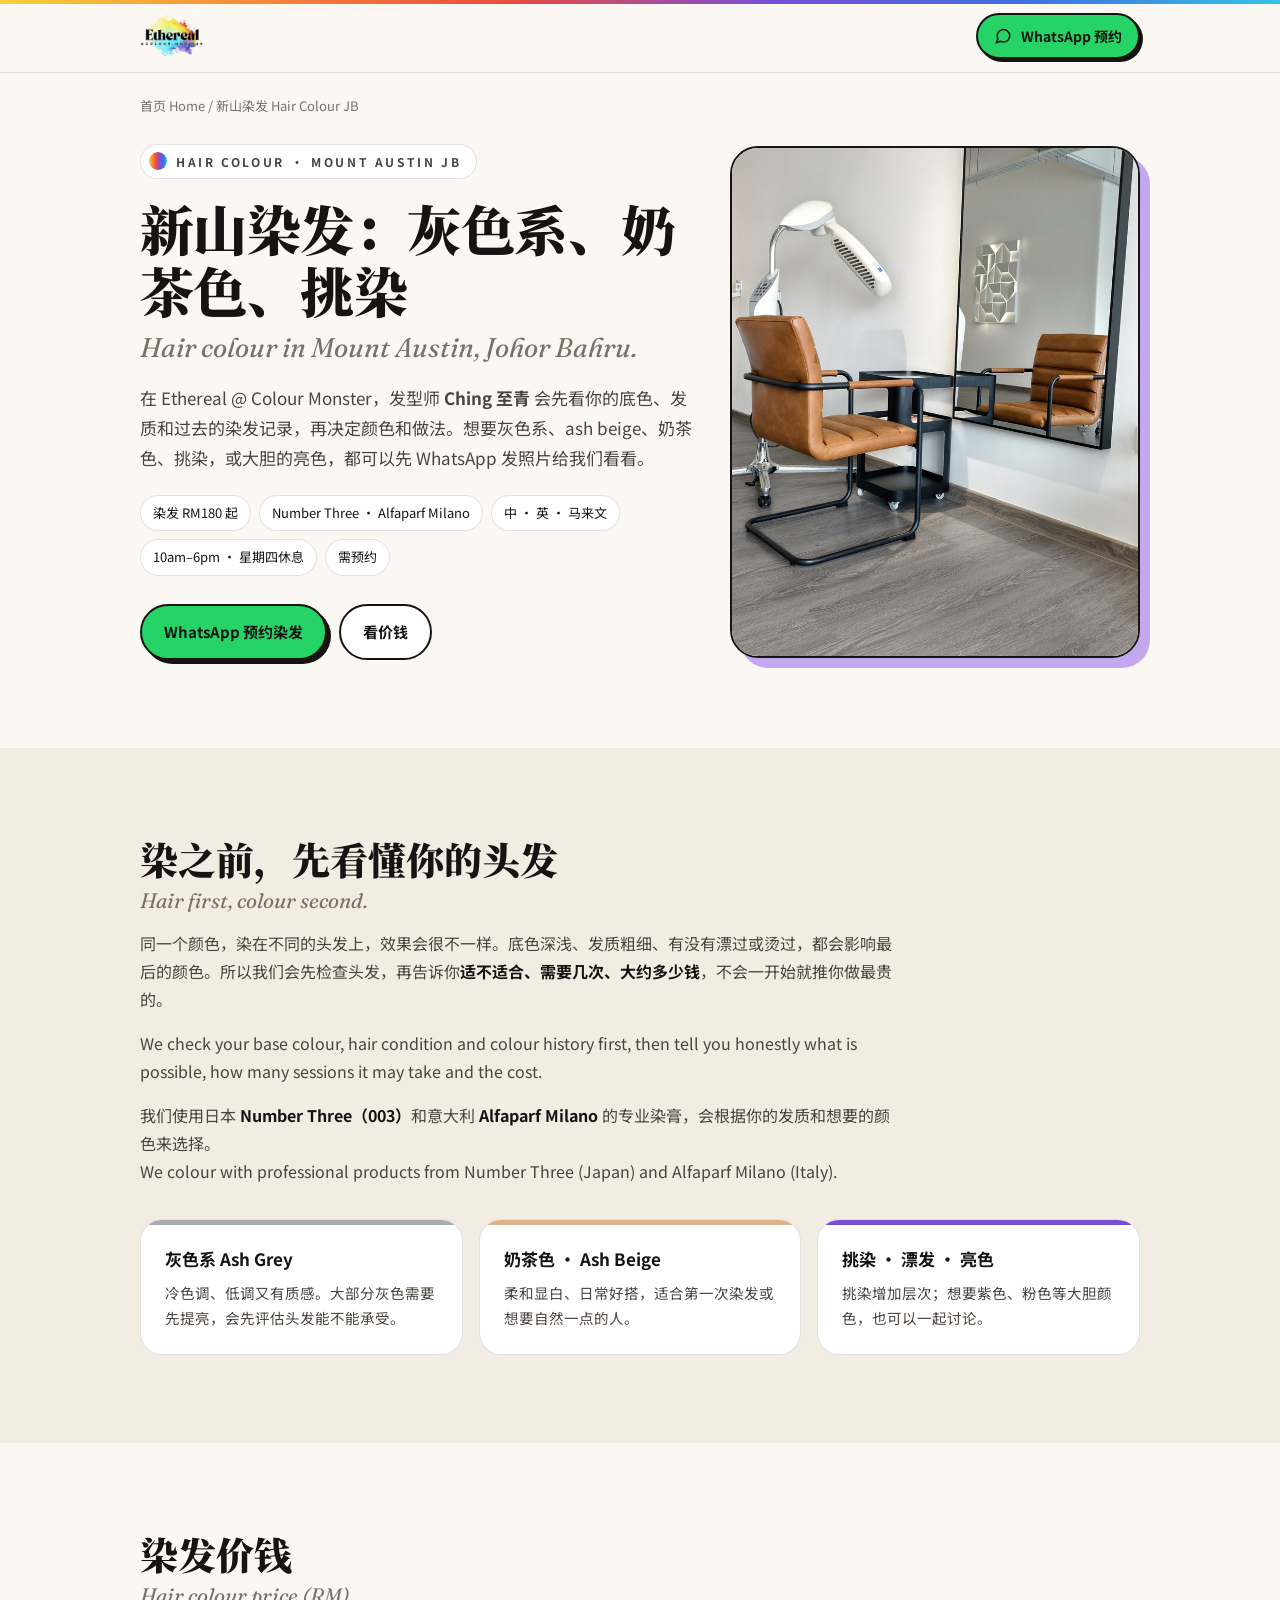
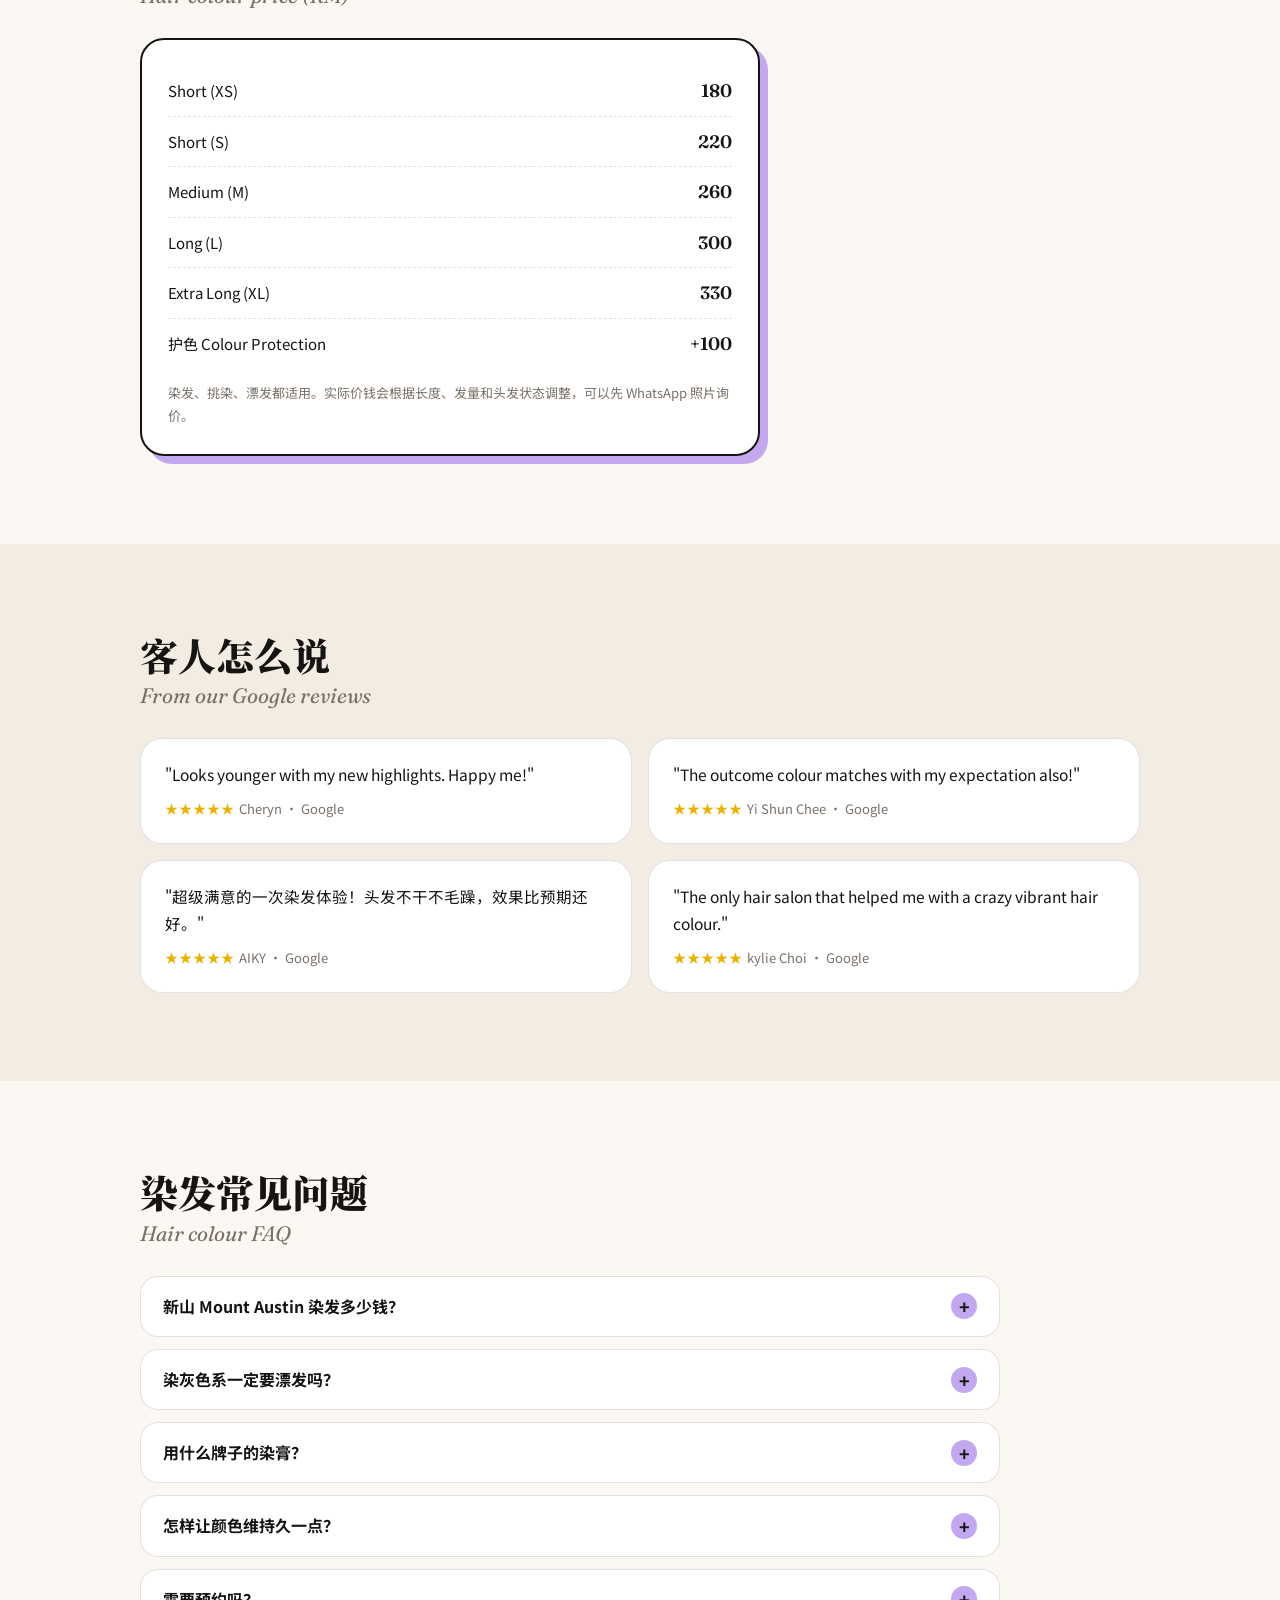
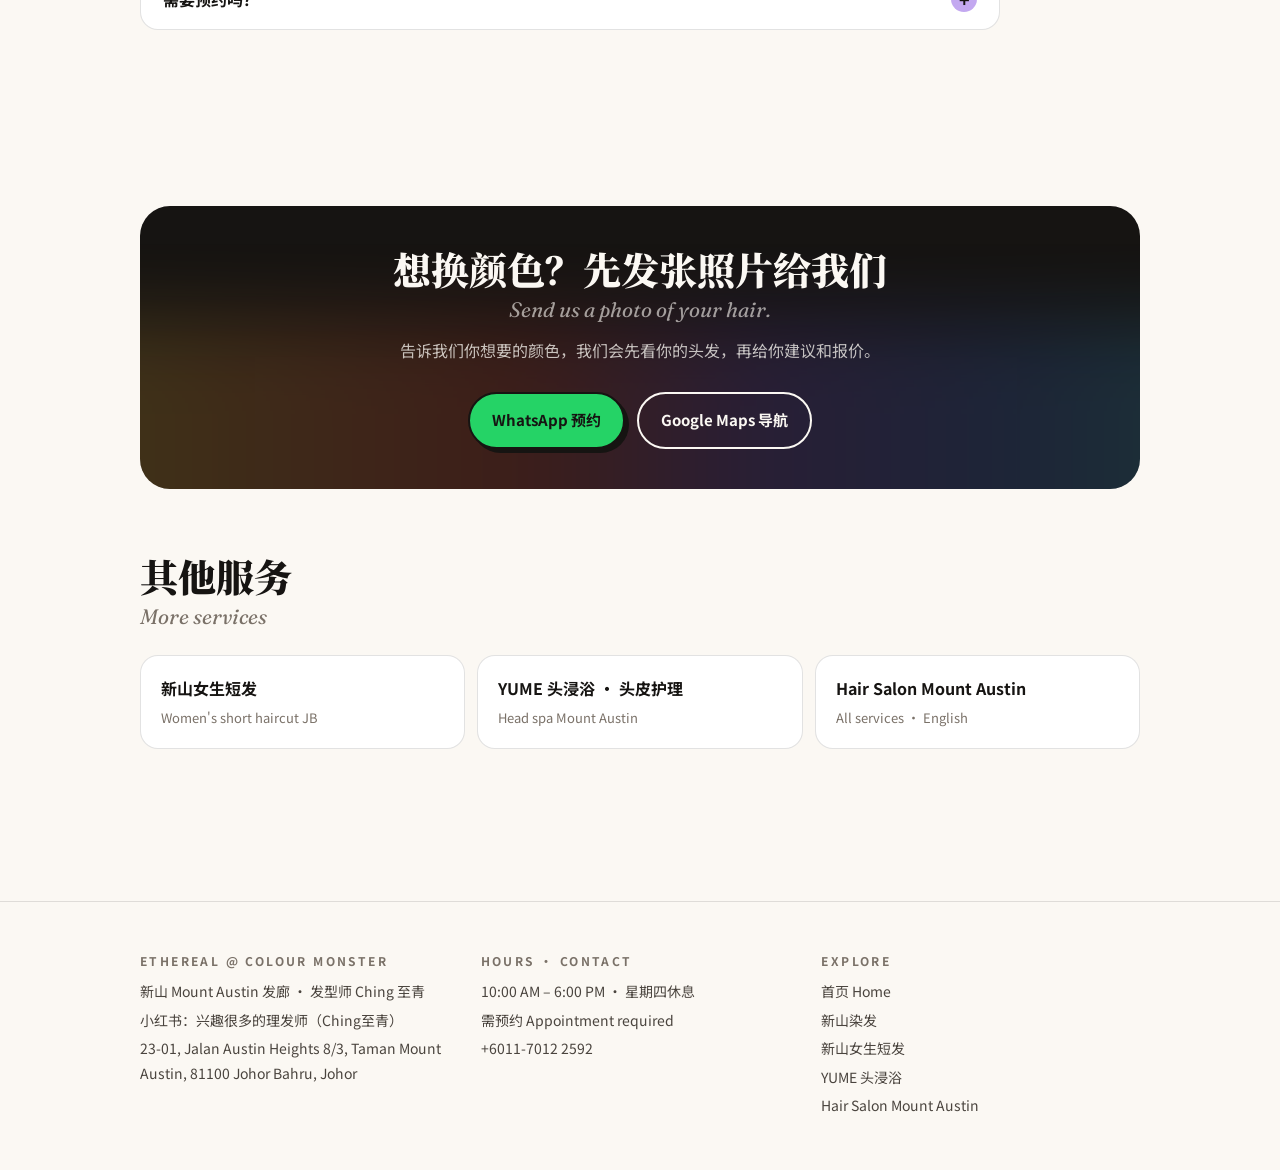
==== commit 425f1b00: "Update hair-colour-jb/index.html" ====
--- a/hair-colour-jb/index.html
+++ b/hair-colour-jb/index.html
@@ -163,7 +163,7 @@
 
 <footer class="foot">
   <div class="wrap cols">
-    <div><h4>Ethereal @ Colour Monster</h4><p>新山 Mount Austin 发廊 · 发型师 Ching 至青</p><p>23-01, Jalan Austin Heights 8/3, Taman Mount Austin, 81100 Johor Bahru, Johor</p></div>
+    <div><h4>Ethereal @ Colour Monster</h4><p>新山 Mount Austin 发廊 · 发型师 Ching 至青</p><p>小红书：<a href="https://www.xiaohongshu.com/user/profile/60a12d3c00000000010013c2" target="_blank" rel="noopener">兴趣很多的理发师（Ching至青）</a></p><p>23-01, Jalan Austin Heights 8/3, Taman Mount Austin, 81100 Johor Bahru, Johor</p></div>
     <div><h4>Hours · Contact</h4><p>10:00 AM – 6:00 PM · 星期四休息</p><p>需预约 Appointment required</p><p><a href="tel:+601170122592">+6011-7012 2592</a></p></div>
     <div><h4>Explore</h4><p><a href="../">首页 Home</a></p><p><a href="../hair-colour-jb/">新山染发</a></p><p><a href="../short-hair-jb/">新山女生短发</a></p><p><a href="../head-spa-mount-austin/">YUME 头浸浴</a></p><p><a href="../hair-salon-mount-austin/">Hair Salon Mount Austin</a></p></div>
   </div>
